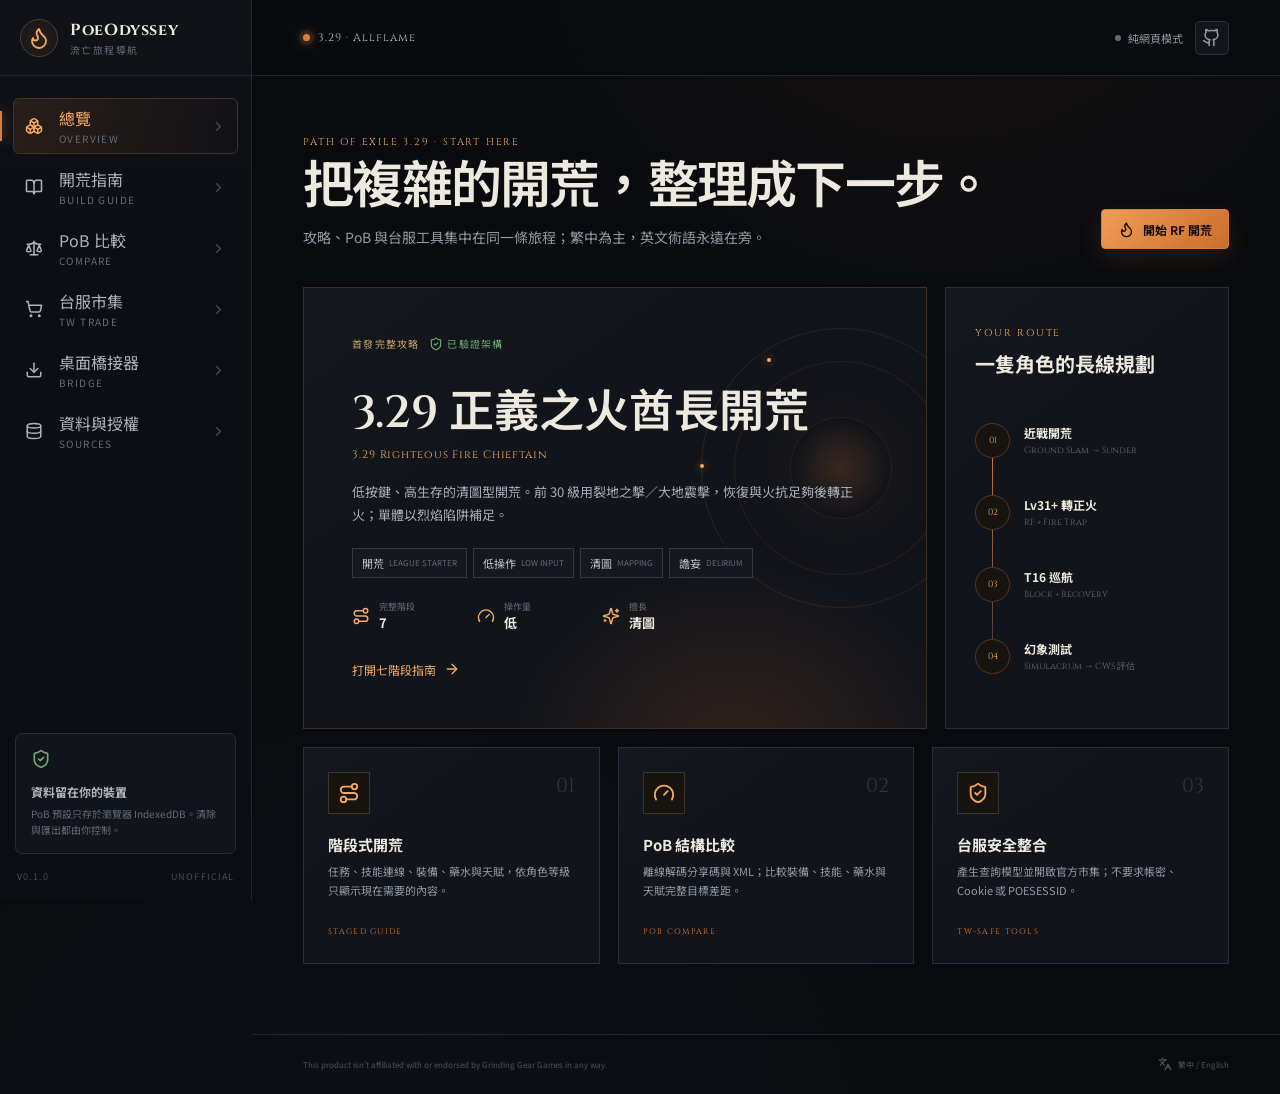
==== PoeOdyssey/index.html @ ac94d9d7 "deploy: publish PoeOdyssey" ====
<!doctype html>
<html lang="zh-Hant">
  <head>
    <meta charset="UTF-8" />
    <meta name="viewport" content="width=device-width, initial-scale=1.0" />
    <meta name="theme-color" content="#0b0d12" />
    <meta
      name="description"
      content="PoeOdyssey — Path of Exile 3.29 雙語開荒指南、PoB 匯入比較與台服工具。"
    />
    <title>PoeOdyssey — 3.29 開荒導航</title>
    <script type="module" crossorigin src="/PoeOdyssey/assets/index-vQPhW2iG.js"></script>
    <link rel="stylesheet" crossorigin href="/PoeOdyssey/assets/index-BZB8FkU-.css">
  </head>
  <body>
    <div id="root"></div>
  </body>
</html>
---- PoeOdyssey/assets/index-BZB8FkU-.css ----
@import"https://fonts.googleapis.com/css2?family=Cinzel:wght@500;600;700&family=Noto+Sans+TC:wght@400;500;600;700&display=swap";:root{color-scheme:dark;font-family:Noto Sans TC,system-ui,sans-serif;color:#ede9df;background:#090b0f;font-synthesis:none;--bg: #090b0f;--sidebar: #0c0e13;--surface: #11141a;--surface-2: #161a21;--surface-3: #1d222b;--line: #292e38;--line-warm: #47372b;--text: #ede9df;--muted: #9299a5;--muted-2: #626a77;--ember: #dc7d36;--ember-light: #f2aa63;--gold: #c5a36a;--red: #c75e4d;--green: #6caa78;--blue: #6f92b6;--sidebar-width: 252px}*{box-sizing:border-box}html{min-width:320px;min-height:100%;background:var(--bg)}body{margin:0;min-width:320px;min-height:100vh;background:radial-gradient(circle at 74% -12%,rgb(190 95 38 / 10%),transparent 28rem),radial-gradient(circle at 30% 110%,rgb(65 85 114 / 7%),transparent 35rem),var(--bg)}button,input,textarea{font:inherit}button,a{-webkit-tap-highlight-color:transparent}a{color:inherit;text-decoration:none}p{line-height:1.72}.app{min-height:100vh}.sidebar{position:fixed;z-index:30;inset:0 auto 0 0;width:var(--sidebar-width);display:flex;flex-direction:column;border-right:1px solid #22262e;background:linear-gradient(180deg,rgb(255 255 255 / 2%),transparent 28%),var(--sidebar)}.brand{height:76px;display:flex;align-items:center;gap:12px;padding:0 20px;border-bottom:1px solid #20242c}.brand-mark{width:38px;height:38px;display:grid;place-items:center;color:var(--ember-light);border:1px solid #5c3a27;border-radius:50%;background:radial-gradient(circle,rgb(220 125 54 / 15%),transparent 70%);box-shadow:inset 0 0 18px #dc7d361a}.brand strong{display:block;font-family:Cinzel,serif;font-size:16px;letter-spacing:.04em}.brand small,nav a small{display:block;margin-top:1px;color:var(--muted-2);font-size:10px;letter-spacing:.14em;text-transform:uppercase}.sidebar nav{display:grid;gap:5px;padding:22px 13px}.sidebar nav a{min-height:52px;display:grid;grid-template-columns:24px 1fr auto;align-items:center;gap:10px;padding:7px 11px;color:#aeb3bb;border:1px solid transparent;border-radius:6px;transition:.16s ease}.sidebar nav a:hover{color:var(--text);background:#14171d}.sidebar nav a.active{color:var(--ember-light);border-color:#453224;background:linear-gradient(90deg,#dc7d361f,#dc7d3605)}.sidebar nav a.active:before{content:"";position:absolute;left:0;width:2px;height:30px;background:var(--ember);box-shadow:0 0 12px var(--ember)}.nav-chevron{color:#444b56}.sidebar-card{margin:auto 15px 16px;padding:15px;color:#aeb4bd;border:1px solid #282d35;border-radius:7px;background:#11141a}.sidebar-card>svg{color:var(--green)}.sidebar-card strong{display:block;margin-top:9px;font-size:12px}.sidebar-card p{margin:6px 0 0;color:var(--muted-2);font-size:10px;line-height:1.6}.sidebar-meta{display:flex;justify-content:space-between;padding:0 17px 17px;color:#444b55;font-size:9px;letter-spacing:.12em;text-transform:uppercase}.main-shell{min-height:100vh;margin-left:var(--sidebar-width);display:flex;flex-direction:column}.topbar{height:76px;display:flex;align-items:center;justify-content:space-between;padding:0 clamp(20px,4vw,54px);border-bottom:1px solid #20242c;background:#090b0fd1;backdrop-filter:blur(15px)}.league-chip,.bridge-state,.top-actions{display:flex;align-items:center}.league-chip{gap:8px;color:#b8bdc5;font-family:Cinzel,serif;font-size:11px;letter-spacing:.09em}.pulse-dot{width:7px;height:7px;border-radius:50%;background:var(--ember);box-shadow:0 0 0 4px #dc7d361a,0 0 12px var(--ember)}.top-actions{gap:12px}.bridge-state{gap:7px;color:var(--muted);font-size:11px}.bridge-state>span{width:6px;height:6px;border-radius:50%;background:var(--muted-2)}.bridge-state.online>span{background:var(--green);box-shadow:0 0 8px var(--green)}.bridge-state.checking>span{animation:pulse 1s infinite alternate}.icon-button{width:34px;height:34px;display:inline-grid;place-items:center;padding:0;color:var(--muted);border:1px solid #2b3039;border-radius:5px;background:#12151a;cursor:pointer}.icon-button:hover{color:var(--text);border-color:#4b515c}.menu-button,.close-button{display:none}main{width:100%;flex:1}.page{width:min(1440px,100%);margin:0 auto;padding:50px clamp(20px,4vw,54px) 70px}.page-title{display:flex;align-items:flex-end;justify-content:space-between;gap:30px;margin-bottom:38px}.page-title h1{max-width:850px;margin:8px 0;font-family:Cinzel,Noto Sans TC,serif;font-size:clamp(30px,4vw,51px);font-weight:600;line-height:1.16;letter-spacing:-.035em}.page-title>div>p{max-width:760px;margin:0;color:var(--muted);font-size:14px}.eyebrow{color:var(--ember-light);font-family:Cinzel,serif;font-size:10px;letter-spacing:.18em}.page-actions{flex:none}.button{min-height:40px;display:inline-flex;align-items:center;justify-content:center;gap:8px;padding:0 16px;color:var(--text);border:1px solid #363c46;border-radius:4px;background:#171a21;font-size:12px;cursor:pointer;transition:.16s ease}.button:hover:not(:disabled){transform:translateY(-1px);border-color:#656c77}.button.primary{color:#160d07;border-color:var(--ember);background:linear-gradient(135deg,#ef9d56,#ca6d2b);font-weight:700;box-shadow:0 8px 25px #dc7d3629}.button.secondary{background:#15181e}.button:disabled{opacity:.45;cursor:not-allowed}.hero-grid{display:grid;grid-template-columns:minmax(0,1.65fr) minmax(270px,.75fr);gap:18px}.featured-build,.journey-card,.feature-card,.panel,.scenario-card{border:1px solid var(--line);background:linear-gradient(145deg,rgb(255 255 255 / 1.5%),transparent 35%),var(--surface)}.featured-build{position:relative;min-height:430px;overflow:hidden;padding:clamp(25px,4vw,48px);border-color:#3b3028}.featured-build:after{content:"";position:absolute;inset:auto -8% -50% 30%;height:400px;background:radial-gradient(ellipse,rgb(221 105 39 / 15%),transparent 66%);pointer-events:none}.build-kicker{position:relative;z-index:1;display:flex;gap:10px;color:var(--gold);font-size:10px;letter-spacing:.12em}.verified{display:inline-flex;align-items:center;gap:4px;color:var(--green)}.featured-build h2{position:relative;z-index:1;max-width:640px;margin:24px 0 1px;font-family:Cinzel,Noto Sans TC,serif;font-size:clamp(28px,4vw,45px);font-weight:600}.english-title{margin:2px 0 16px;color:var(--ember-light)!important;font-family:Cinzel,serif;font-size:11px!important;letter-spacing:.08em}.featured-build>p:not(.english-title){position:relative;z-index:1;max-width:670px;color:#a9afb8;font-size:13px}.tag-row{position:relative;z-index:1;display:flex;flex-wrap:wrap;gap:6px;margin:22px 0}.tag-row>span,.acts>span{display:inline-flex;align-items:center;gap:5px;padding:6px 9px;color:#c3c7ce;border:1px solid #333943;background:#15181e;font-size:11px}.tag-row small{color:var(--muted-2);font-size:8px;text-transform:uppercase}.build-stats{position:relative;z-index:1;display:flex;flex-wrap:wrap;gap:10px;margin-bottom:24px}.stat-pill{min-width:115px;display:flex;align-items:center;gap:9px;color:var(--ember-light)}.stat-pill span{color:var(--muted-2);font-size:9px}.stat-pill strong{display:block;color:var(--text);font-size:13px}.text-link{position:relative;z-index:1;display:inline-flex;align-items:center;gap:8px;color:var(--ember-light);font-size:12px}.ember-orbit{position:absolute;z-index:0;top:40px;right:-55px;width:280px;height:280px;border:1px solid rgb(220 125 54 / 14%);border-radius:50%}.ember-orbit:before,.ember-orbit:after{content:"";position:absolute;inset:32px;border:1px solid rgb(220 125 54 / 11%);border-radius:inherit}.ember-orbit:after{inset:88px;background:radial-gradient(circle,rgb(220 125 54 / 20%),transparent 70%);box-shadow:0 0 90px #dc7d3617}.ember-orbit span{position:absolute;width:4px;height:4px;border-radius:50%;background:var(--ember-light);box-shadow:0 0 9px var(--ember)}.ember-orbit span:nth-child(1){top:29px;left:65px}.ember-orbit span:nth-child(2){top:135px;left:-2px}.ember-orbit span:nth-child(3){right:31px;bottom:51px}.journey-card{padding:29px}.journey-card h3{margin:8px 0 26px;font-size:20px}.route-list{position:relative;display:grid;gap:0;margin:0;padding:0;list-style:none}.route-list:before{content:"";position:absolute;top:20px;bottom:22px;left:17px;width:1px;background:linear-gradient(var(--ember),#353a43)}.route-list li{position:relative;display:flex;align-items:center;gap:14px;min-height:72px}.route-list li>span{z-index:1;width:35px;height:35px;display:grid;place-items:center;color:var(--ember-light);border:1px solid #523624;border-radius:50%;background:#17130f;font:9px Cinzel,serif}.route-list strong,.route-list small{display:block}.route-list strong{font-size:12px}.route-list small{margin-top:3px;color:var(--muted-2);font:9px Cinzel,serif}.feature-grid{display:grid;grid-template-columns:repeat(3,1fr);gap:18px;margin-top:18px}.feature-card{position:relative;min-height:205px;padding:24px;transition:.17s ease}.feature-card:hover{transform:translateY(-2px);border-color:#454b55;background-color:#14171d}.feature-icon{width:42px;height:42px;display:grid;place-items:center;color:var(--ember-light);border:1px solid #3d332b;background:#17130f}.feature-card .number{position:absolute;top:24px;right:24px;color:#303640;font:20px Cinzel,serif}.feature-card h3{margin:20px 0 7px;font-size:15px}.feature-card p{margin:0 0 15px;color:var(--muted);font-size:11px}.feature-card>small{color:var(--ember);font:8px Cinzel,serif;letter-spacing:.16em}.guide-overview{display:grid;grid-template-columns:minmax(0,1.6fr) minmax(260px,.6fr);gap:18px;margin-bottom:22px}.mdx-content,.scenario-card{padding:25px 28px}.mdx-content{border-left:2px solid var(--ember);background:linear-gradient(90deg,rgb(220 125 54 / 6%),transparent)}.mdx-content h2{margin:0 0 12px;font:600 20px Cinzel,Noto Sans TC,serif}.mdx-content h3{margin:17px 0 5px;font-size:13px}.mdx-content p,.mdx-content li{color:var(--muted);font-size:11px;line-height:1.7}.mdx-content ul{margin:6px 0;padding-left:20px}.scenario-card{border-color:#3d342c}.scenario-card h3{margin:8px 0 14px;font-size:15px}.scenario-card dl{display:grid;gap:6px;margin:0}.scenario-card dl>div{display:flex;justify-content:space-between;padding-bottom:6px;border-bottom:1px solid #282d35;font-size:10px}.scenario-card dt{color:var(--muted)}.scenario-card dd{margin:0;color:var(--ember-light)}.scenario-card p{margin:13px 0 0;color:var(--muted-2);font-size:10px}.stage-picker{display:grid;grid-template-columns:repeat(7,minmax(115px,1fr));margin-bottom:34px;overflow-x:auto;border:1px solid var(--line);background:#0d1014}.stage-picker button{position:relative;min-width:115px;min-height:82px;padding:11px 13px;text-align:left;color:var(--muted);border:0;border-right:1px solid var(--line);background:transparent;cursor:pointer}.stage-picker button:last-child{border-right:0}.stage-picker button:hover{background:#14171d}.stage-picker button.active{color:var(--text);background:linear-gradient(180deg,#dc7d361c,#dc7d3605)}.stage-picker button.active:after{content:"";position:absolute;right:0;bottom:0;left:0;height:2px;background:var(--ember);box-shadow:0 0 10px var(--ember)}.stage-picker button>span,.stage-picker button>strong,.stage-picker button>small{display:block}.stage-picker button>span{color:var(--ember);font:9px Cinzel,serif}.stage-picker button>strong{margin:5px 0 2px;font-size:11px}.stage-picker button>small{color:var(--muted-2);font-size:8px;white-space:nowrap}.stage-heading{display:flex;align-items:flex-end;justify-content:space-between;gap:22px;margin-bottom:22px}.stage-heading h2{margin:13px 0 0;font-family:Cinzel,Noto Sans TC,serif;font-size:clamp(24px,3vw,35px);font-weight:600}.stage-heading>div>p:not(.english-title){max-width:790px;margin:9px 0 0;color:var(--muted);font-size:12px}.level-badge{padding:4px 7px;color:var(--ember-light);border:1px solid #503524;background:#17120e;font:9px Cinzel,serif}.acts{display:flex;flex-wrap:wrap;justify-content:flex-end;gap:5px}.warning-banner,.policy-banner,.form-message,.fallback-note{display:flex;align-items:flex-start;gap:11px}.warning-banner{margin-bottom:18px;padding:13px 16px;color:#dbb37f;border:1px solid #563b27;background:#80482221}.warning-banner p{margin:0;font-size:11px}.warning-banner small{display:block;color:#896e56}.guide-grid{display:grid;grid-template-columns:repeat(3,1fr);gap:14px}.panel{padding:21px}.span-2{grid-column:span 2}.panel-title,.title-inner{display:flex;align-items:center;gap:10px}.panel-title{margin-bottom:18px;color:var(--ember-light)}.panel-title h3{margin:0;color:var(--text);font-size:13px}.panel-title small,.panel h3 small{display:block;margin-top:2px;color:var(--muted-2);font:8px Cinzel,serif;letter-spacing:.12em}.task-list{display:grid;gap:9px;margin:0;padding:0;list-style:none}.task-list li{display:grid;grid-template-columns:27px 1fr;gap:10px;color:#c7cad0;font-size:11px}.task-list li>span{color:var(--ember);font:9px Cinzel,serif}.task-list small,.check-list small,.gear-list small,.passive-summary small,.keystones small{display:block;margin-top:2px;color:var(--muted-2);font-size:9px}.ascendancy-line{display:flex;align-items:center;gap:6px;margin-top:16px;padding:11px;color:var(--gold);border:1px solid #423829;background:#c5a36a0d;font-size:11px}.check-list{display:grid;gap:12px;margin:0;padding:0;list-style:none}.check-list li{display:grid;grid-template-columns:20px 1fr;color:#bdc1c8;font-size:10px}.check-list svg{color:var(--green)}.skill-groups{display:grid;gap:13px}.skill-groups>article{border:1px solid #282d36;background:#0f1217}.skill-groups header{display:flex;justify-content:space-between;align-items:center;padding:9px 12px;border-bottom:1px solid #262b33}.skill-groups header strong,.skill-groups header small{display:block}.skill-groups header strong{font-size:10px}.skill-groups header small{color:var(--muted-2);font-size:8px}.skill-groups code{color:var(--muted);font-size:9px}.gem-chain{display:flex;align-items:stretch;overflow-x:auto;padding:10px 11px}.gem-chain>div{position:relative;min-width:118px;display:flex;align-items:center;gap:8px;padding-right:18px}.gem-chain i{position:relative;z-index:1;width:28px;height:28px;flex:none;display:grid;place-items:center;border:1px solid #486c56;border-radius:50%;background:#142018;color:#8bc397;font:8px Cinzel,serif}.gem-chain .support-gem i{border-color:#66552e;background:#201b10;color:#d1b56c}.gem-chain>div>span:not(.link-line){color:#c9cdd3;font-size:9px;line-height:1.25}.gem-chain small{display:block;color:#5f6672;font-size:7px}.link-line{position:absolute;z-index:0;top:13px;right:calc(100% - 14px);width:13px;height:1px;background:#4b515b}.gear-list{display:grid;gap:12px}.gear-list article{padding-bottom:11px;border-bottom:1px solid #262b33}.gear-list article:last-child{border-bottom:0}.gear-list article>div{display:flex;align-items:baseline;gap:7px}.gear-list strong{font-size:11px}.gear-list em{margin-left:auto;padding:2px 5px;color:var(--ember-light);border:1px solid #4d3626;font-size:8px;font-style:normal}.gear-list ul{display:flex;flex-wrap:wrap;gap:5px;margin:7px 0 0;padding:0;list-style:none}.gear-list li{padding:4px 6px;color:#aab0b9;background:#181c22;font-size:9px}.flask-list{display:grid;gap:11px}.flask-list>div{display:grid;grid-template-columns:27px 1fr;gap:10px}.flask-shape{width:21px;height:27px;margin-top:3px;border:1px solid #814637;border-radius:3px 3px 8px 8px;background:linear-gradient(180deg,transparent 18%,#7c3029 20%,#351a1a 100%)}.flask-list p{margin:0;color:var(--muted);font-size:9px;line-height:1.55}.flask-list strong,.flask-list small{display:block}.flask-list strong{color:#c9cdd3;font-size:10px}.flask-list small{color:var(--muted-2);font-size:8px}.passive-summary{margin:0;color:#babfc7;font-size:10px}.keystones{display:flex;flex-wrap:wrap;gap:6px;margin-top:14px}.keystones span{padding:7px 9px;color:var(--gold);border:1px solid #413827;background:#17150f;font-size:9px}.pob-targets{display:flex;align-items:center;gap:34px;margin-top:14px;padding:20px 24px;overflow-x:auto;border:1px solid var(--line);background:#0e1116}.pob-targets>div{flex:none}.pob-targets h3{margin:4px 0 0;font-size:13px}.pob-targets small,.pob-targets strong{display:block}.pob-targets small{color:var(--muted-2);font-size:8px;text-transform:uppercase}.pob-targets strong{color:var(--ember-light);font:18px Cinzel,serif}.import-layout{display:grid;grid-template-columns:minmax(330px,.8fr) minmax(430px,1.2fr);gap:15px}.field{display:grid;gap:7px;margin-bottom:13px;color:var(--muted);font-size:10px}.field input,.field textarea{width:100%;color:var(--text);outline:0;border:1px solid #303640;border-radius:3px;background:#0c0f13}.field input{height:39px;padding:0 11px}.field textarea{min-height:185px;resize:vertical;padding:11px;font:10px/1.6 ui-monospace,SFMono-Regular,Consolas,monospace}.field input:focus,.field textarea:focus{border-color:#7d5437;box-shadow:0 0 0 2px #dc7d3612}.import-actions,.trade-actions{display:flex;justify-content:flex-end;gap:8px}.form-message{margin-top:13px;padding:10px 12px;font-size:10px}.form-message.ok{color:#8ec59a;border:1px solid #2f5037;background:#41774d14}.form-message.error{color:#d68b7f;border:1px solid #54322d;background:#8e3d3114}.privacy-note{display:flex;align-items:center;gap:7px;margin:14px 0 0;color:var(--muted-2);font-size:9px}.row-between{justify-content:space-between}.quiet-button{padding:5px 8px;color:var(--muted-2);border:0;background:transparent;font-size:9px;cursor:pointer}.quiet-button:hover{color:var(--red)}.empty-state{min-height:235px;display:grid;place-items:center;align-content:center;color:#4d545f;text-align:center}.empty-state strong{margin-top:9px;color:var(--muted);font-size:12px}.empty-state p{max-width:300px;margin:4px 0 0;color:var(--muted-2);font-size:9px}.build-selection{display:grid;grid-template-columns:1fr 1fr;gap:12px}.selection-label{display:block;margin-bottom:7px;color:var(--muted-2);font:8px Cinzel,serif;letter-spacing:.1em}.saved-build{display:grid;grid-template-columns:18px 1fr 28px;gap:8px;align-items:center;min-height:75px;margin-bottom:7px;padding:10px;border:1px solid #2a3038;background:#0f1216;cursor:pointer}.saved-build.selected{border-color:#73482d;background:#dc7d360f}.build-radio{width:13px;height:13px;display:grid;place-items:center;border:1px solid #4a515c;border-radius:50%}.selected .build-radio{border-color:var(--ember)}.selected .build-radio span{width:5px;height:5px;border-radius:50%;background:var(--ember)}.saved-build strong,.saved-build small{display:block}.saved-build strong{overflow:hidden;font-size:10px;text-overflow:ellipsis;white-space:nowrap}.saved-build small{color:var(--ember-light);font-size:8px}.saved-build p{margin:3px 0 0;color:var(--muted-2);font-size:8px;line-height:1.4}.saved-build .icon-button{width:27px;height:27px;opacity:.4}.saved-build:hover .icon-button{opacity:1}.auto-stage{display:flex;align-items:baseline;gap:9px;margin:16px 0 0;padding:12px 15px;border:1px solid #35322c;background:#11110f;font-size:10px}.auto-stage span,.auto-stage small{color:var(--muted-2)}.auto-stage strong{color:var(--ember-light)}.bridge-compare-bar{display:flex;align-items:center;justify-content:space-between;gap:20px;margin-top:14px;padding:16px 18px;border:1px solid #4b3627;background:linear-gradient(90deg,rgb(220 125 54 / 8%),transparent)}.bridge-compare-bar strong{font-size:12px}.bridge-compare-bar p{margin:3px 0 0;color:var(--muted);font-size:9px}.calculation-grid{display:grid;grid-template-columns:1fr 1fr;gap:14px;margin-top:14px}.calc-heading{display:flex;justify-content:space-between;gap:12px;align-items:flex-start}.calc-heading h3{margin:5px 0 13px;font-size:12px}.calc-heading>span{padding:4px 7px;font-size:8px;border:1px solid #3c424b}.calc-heading>span.complete{color:var(--green);border-color:#315038}.calc-heading>span.partial{color:#b59168;border-color:#4d3b2d}.calc-columns{display:grid;grid-template-columns:1fr 1fr;gap:13px}.calc-columns>div{padding:10px;background:#0d1014;border:1px solid #282d35}.calc-columns>div>small{color:var(--muted-2);font:7px Cinzel,serif}.calc-columns p{display:flex;justify-content:space-between;gap:10px;margin:7px 0;color:var(--muted);font-size:8px;line-height:1.2}.calc-columns p strong{color:var(--text);font:10px Cinzel,serif}.slot-effects{margin-top:14px}.slot-effects>h3{margin:0 0 14px;font-size:12px}.slot-effects>div{display:grid;grid-template-columns:1fr 130px 130px;gap:12px;padding:8px 0;border-bottom:1px solid #292e36;font-size:9px}.slot-effects>div:last-child{border-bottom:0}.slot-effects span small{display:block;color:var(--muted-2)}.slot-effects strong{text-align:right}.positive{color:var(--green)}.negative{color:var(--red)}.report-grid{display:grid;grid-template-columns:1fr 1fr;gap:14px;margin-top:14px}.report-grid .panel h3{margin:0 0 15px;font-size:12px}.diff-list{display:grid;gap:7px}.diff-list>div{display:grid;grid-template-columns:100px 1fr;gap:8px;padding-bottom:7px;border-bottom:1px solid #262b33;font-size:9px}.diff-list strong{color:var(--ember-light)}.diff-list span{color:var(--muted)}.diff-list b{margin:0 5px;color:#4f5661}.diff-columns{display:grid;grid-template-columns:1fr 1fr;gap:12px}.diff-columns>div{display:grid;align-content:start;gap:5px}.diff-columns small,.diff-columns span{font-size:9px}.diff-columns small{color:var(--muted-2)}.diff-columns span{color:#b8bdc5}.big-metric{color:var(--ember-light);font:35px Cinzel,serif}.big-metric small{display:inline;margin-left:9px;color:var(--muted);font:9px Noto Sans TC,sans-serif}.node-preview,.empty-note{color:var(--muted-2);font:9px/1.7 ui-monospace,monospace}.report-warning{display:flex;align-items:flex-start;gap:7px;margin:8px 0;color:#9d958d;font-size:9px}.report-warning svg{flex:none;color:#af7952}.compare-placeholder{display:flex;align-items:center;justify-content:center;gap:14px;min-height:150px;margin-top:15px;color:#4e5560;border:1px dashed #2d323b}.compare-placeholder strong{color:var(--muted);font-size:12px}.compare-placeholder p{margin:3px 0 0;color:var(--muted-2);font-size:9px}.policy-banner{margin-bottom:16px;padding:15px 18px;color:var(--green);border:1px solid #2c4532;background:#4c7f5712}.policy-banner strong{display:block;color:#b8cfbd;font-size:12px}.policy-banner p{margin:3px 0 0;color:#6f8c75;font-size:9px}.trade-layout{display:grid;grid-template-columns:310px 1fr;gap:15px}.template-list{display:flex;flex-direction:column;gap:7px}.template-list .panel-title{margin-bottom:10px}.template-list button{display:flex;align-items:center;gap:10px;min-height:47px;padding:8px 11px;color:var(--muted);text-align:left;border:1px solid #292e36;background:#0e1115;font-size:10px;cursor:pointer}.template-list button span{color:#515863;font:8px Cinzel,serif}.template-list button.active{color:var(--text);border-color:#70472e;background:#dc7d360f}.template-list button.active span{color:var(--ember)}.query-heading{display:flex;align-items:flex-start;justify-content:space-between;gap:15px}.query-heading h2{margin:6px 0 0;font-size:18px}.realm-badge{padding:5px 8px;color:var(--ember-light);border:1px solid #4a3426;font-size:8px}.query-facts{display:grid;grid-template-columns:repeat(3,1fr);margin:18px 0 12px;border:1px solid #292e36}.query-facts>div{padding:11px 13px;border-right:1px solid #292e36}.query-facts>div:last-child{border-right:0}.query-facts small,.query-facts strong{display:block}.query-facts small{color:var(--muted-2);font-size:8px}.query-facts strong{margin-top:4px;font-size:11px}.query-preview pre{max-height:280px;overflow:auto;padding:14px;color:#9fb4a2;border:1px solid #282d35;background:#0a0c0f;font:9px/1.65 ui-monospace,SFMono-Regular,Consolas,monospace}.fallback-note{margin-top:13px;color:#8b7769;font-size:9px}.about-grid{display:grid;grid-template-columns:repeat(3,1fr);gap:14px;margin-bottom:14px}.about-grid article>svg{color:var(--ember-light)}.about-grid h2{margin:15px 0 7px;font-size:15px}.about-grid p{margin:0;color:var(--muted);font-size:10px}.sources-panel{margin-bottom:14px}.source-list{display:grid}.source-list a{min-height:61px;display:grid;grid-template-columns:72px 1fr 20px;align-items:center;gap:12px;padding:9px 0;border-bottom:1px solid #292e36}.source-list a:last-child{border-bottom:0}.source-list a:hover strong{color:var(--ember-light)}.source-list strong,.source-list small{display:block}.source-list strong{font-size:10px}.source-list small{max-width:760px;overflow:hidden;margin-top:3px;color:var(--muted-2);font:8px ui-monospace,monospace;text-overflow:ellipsis;white-space:nowrap}.source-list>a>svg{color:#555c66}.source-role{padding:4px 5px;text-align:center;color:var(--muted);border:1px solid #363c45;font:7px Cinzel,serif;text-transform:uppercase}.source-role.primary{color:var(--ember-light);border-color:#563a27}.source-role.official{color:var(--green);border-color:#32513a}.source-role.translation{color:var(--blue);border-color:#344a61}.legal-copy{padding:22px;border:1px solid #2a2f37;background:#0d1014}.legal-copy h2{margin:0 0 8px;font-size:13px}.legal-copy p{margin:4px 0;color:var(--muted-2);font-size:9px}.download-hero{min-height:240px;display:grid;grid-template-columns:125px 1fr;gap:30px;align-items:center;padding:clamp(25px,4vw,45px);border:1px solid #483529;background:radial-gradient(circle at 5% 50%,rgb(220 125 54 / 11%),transparent 16rem),var(--surface)}.download-mark{width:100px;height:100px;display:grid;place-items:center;color:var(--ember-light);border:1px solid #60402c;border-radius:50%;background:#17120e;box-shadow:0 0 45px #dc7d361a}.download-hero h2{margin:7px 0 4px;font-size:clamp(20px,3vw,30px)}.download-hero p{max-width:700px;margin:0;color:var(--muted);font-size:11px}.download-buttons{display:flex;flex-wrap:wrap;gap:8px;margin-top:20px}.not-published{display:inline-flex;align-items:center;gap:8px;margin-top:18px;padding:9px 12px;color:#b88d67;border:1px solid #4a3628;background:#dc7d360d;font-size:10px}.download-grid{display:grid;grid-template-columns:1fr 1fr;gap:14px;margin-top:14px}.download-grid article>svg{color:var(--ember-light)}.download-grid h3{margin:12px 0;font-size:13px}.download-grid ul{display:grid;gap:6px;margin:0;padding-left:17px;color:var(--muted);font-size:9px}.download-grid dl{display:grid;gap:7px;margin:0}.download-grid dl>div{display:flex;justify-content:space-between;gap:15px;padding-bottom:6px;border-bottom:1px solid #292e36;font-size:9px}.download-grid dt{color:var(--muted-2)}.download-grid dd{margin:0;color:#c3c7ce;font-family:ui-monospace,monospace}.smartscreen-warning{display:flex;align-items:flex-start;gap:12px;margin-top:14px;padding:15px 17px;color:#bb8c64;border:1px solid #4c3728;background:#824d2714}.smartscreen-warning strong{font-size:11px}.smartscreen-warning p{margin:3px 0 0;color:#806b5b;font-size:9px}.checksum-list{margin-top:14px}.checksum-list h3{margin-top:0}.checksum-list>div{display:grid;grid-template-columns:minmax(200px,.6fr) 1fr;gap:12px;padding:7px 0;border-bottom:1px solid #292e36;font-size:9px}.checksum-list code{overflow:hidden;color:var(--muted);text-overflow:ellipsis}.release-link{margin-top:17px}.manifest-error{color:var(--red);font-size:9px}footer{min-height:60px;display:flex;align-items:center;justify-content:space-between;gap:20px;padding:12px clamp(20px,4vw,54px);color:#4d545e;border-top:1px solid #20242c;font-size:8px}footer span{display:inline-flex;align-items:center;gap:6px}.spin{animation:spin .8s linear infinite}.mobile-scrim{display:none}@keyframes spin{to{transform:rotate(360deg)}}@keyframes pulse{to{opacity:.2}}@media(max-width:1100px){.guide-grid{grid-template-columns:1fr 1fr}.guide-grid .span-2{grid-column:span 1}.import-layout{grid-template-columns:1fr}.stage-picker{grid-template-columns:repeat(7,135px)}}@media(max-width:820px){:root{--sidebar-width: 0px}.sidebar{width:252px;transform:translate(-100%);transition:transform .18s ease}.sidebar.open{transform:translate(0)}.close-button{display:inline-grid;margin-left:auto}.mobile-scrim{position:fixed;z-index:25;inset:0;display:block;visibility:hidden;opacity:0;background:#0009;transition:.18s ease}.mobile-scrim.open{visibility:visible;opacity:1}.menu-button{display:inline-grid}.topbar{height:64px}.bridge-state{display:none}.page{padding-top:34px}.page-title,.stage-heading{align-items:flex-start;flex-direction:column}.page-actions,.page-actions .button{width:100%}.hero-grid,.guide-overview,.trade-layout,.download-grid,.feature-grid,.about-grid{grid-template-columns:1fr}.featured-build{min-height:0}.acts{justify-content:flex-start}}@media(max-width:600px){.page-title h1{font-size:30px}.guide-grid,.report-grid,.calculation-grid,.build-selection{grid-template-columns:1fr}.build-stats{display:grid;grid-template-columns:1fr 1fr}.import-actions,.trade-actions{flex-direction:column}.button{width:100%}.query-facts,.download-hero{grid-template-columns:1fr}.query-facts>div{border-right:0;border-bottom:1px solid #292e36}.query-facts>div:last-child{border-bottom:0}.auto-stage{align-items:flex-start;flex-direction:column;gap:2px}.bridge-compare-bar{align-items:stretch;flex-direction:column}.slot-effects>div{grid-template-columns:1fr}.slot-effects strong{text-align:left}footer{align-items:flex-start;flex-direction:column}}
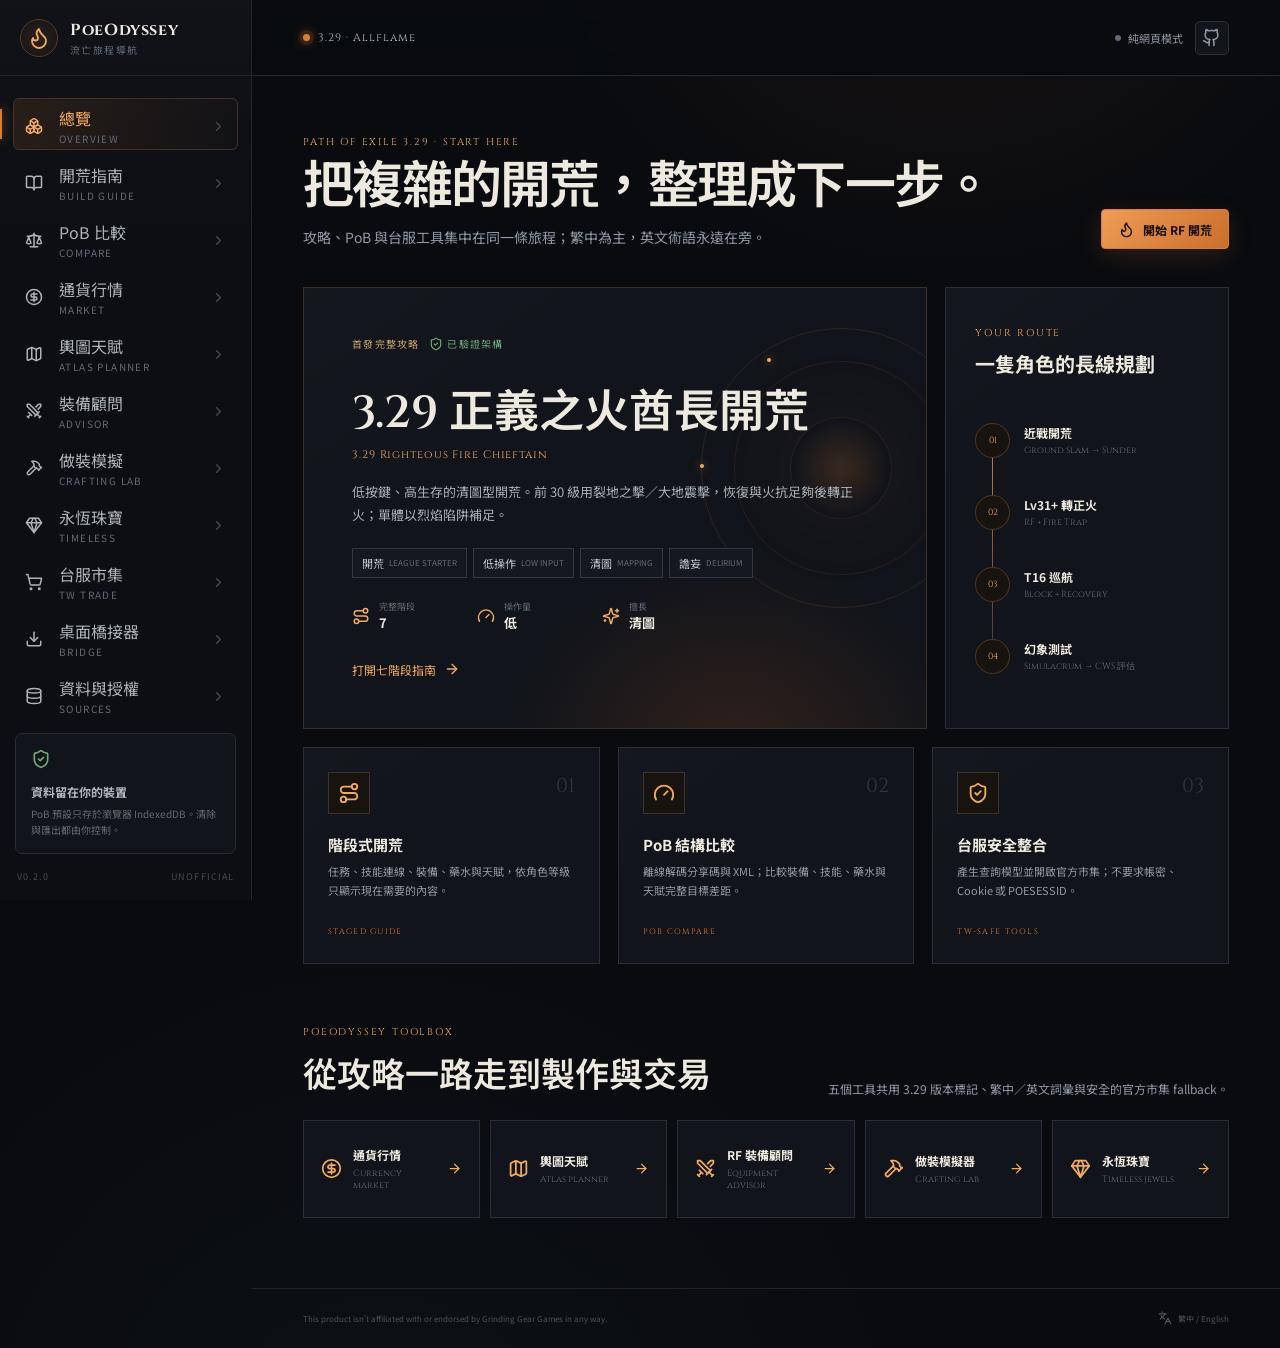
==== commit 05dfc2fd: "deploy: PoeOdyssey f060687" ====
--- a/PoeOdyssey/index.html
+++ b/PoeOdyssey/index.html
@@ -6,11 +6,11 @@
     <meta name="theme-color" content="#0b0d12" />
     <meta
       name="description"
-      content="PoeOdyssey — Path of Exile 3.29 雙語開荒指南、PoB 匯入比較與台服工具。"
+      content="PoeOdyssey — Path of Exile 3.29 雙語開荒、PoB 比較、通貨行情、輿圖天賦、做裝與永恆珠寶工具箱。"
     />
-    <title>PoeOdyssey — 3.29 開荒導航</title>
-    <script type="module" crossorigin src="/PoeOdyssey/assets/index-vQPhW2iG.js"></script>
-    <link rel="stylesheet" crossorigin href="/PoeOdyssey/assets/index-BZB8FkU-.css">
+    <title>PoeOdyssey — PoE 3.29 開荒與工具箱</title>
+    <script type="module" crossorigin src="/PoeOdyssey/assets/index-D_rwy_HV.js"></script>
+    <link rel="stylesheet" crossorigin href="/PoeOdyssey/assets/index-nyfRTi4l.css">
   </head>
   <body>
     <div id="root"></div>
--- a/PoeOdyssey/assets/index-nyfRTi4l.css
+++ b/PoeOdyssey/assets/index-nyfRTi4l.css
@@ -0,0 +1 @@
+@import"https://fonts.googleapis.com/css2?family=Cinzel:wght@500;600;700&family=Noto+Sans+TC:wght@400;500;600;700&display=swap";:root{color-scheme:dark;font-family:Noto Sans TC,system-ui,sans-serif;color:#ede9df;background:#090b0f;font-synthesis:none;--bg: #090b0f;--sidebar: #0c0e13;--surface: #11141a;--surface-2: #161a21;--surface-3: #1d222b;--line: #292e38;--line-warm: #47372b;--text: #ede9df;--muted: #9299a5;--muted-2: #626a77;--ember: #dc7d36;--ember-light: #f2aa63;--gold: #c5a36a;--red: #c75e4d;--green: #6caa78;--blue: #6f92b6;--sidebar-width: 252px}*{box-sizing:border-box}html{min-width:320px;min-height:100%;background:var(--bg)}body{margin:0;min-width:320px;min-height:100vh;background:radial-gradient(circle at 74% -12%,rgb(190 95 38 / 10%),transparent 28rem),radial-gradient(circle at 30% 110%,rgb(65 85 114 / 7%),transparent 35rem),var(--bg)}button,input,textarea{font:inherit}button,a{-webkit-tap-highlight-color:transparent}a{color:inherit;text-decoration:none}p{line-height:1.72}.app{min-height:100vh}.sidebar{position:fixed;z-index:30;inset:0 auto 0 0;width:var(--sidebar-width);display:flex;flex-direction:column;border-right:1px solid #22262e;background:linear-gradient(180deg,rgb(255 255 255 / 2%),transparent 28%),var(--sidebar)}.brand{height:76px;display:flex;align-items:center;gap:12px;padding:0 20px;border-bottom:1px solid #20242c}.brand-mark{width:38px;height:38px;display:grid;place-items:center;color:var(--ember-light);border:1px solid #5c3a27;border-radius:50%;background:radial-gradient(circle,rgb(220 125 54 / 15%),transparent 70%);box-shadow:inset 0 0 18px #dc7d361a}.brand strong{display:block;font-family:Cinzel,serif;font-size:16px;letter-spacing:.04em}.brand small,nav a small{display:block;margin-top:1px;color:var(--muted-2);font-size:10px;letter-spacing:.14em;text-transform:uppercase}.sidebar nav{display:grid;gap:5px;padding:22px 13px}.sidebar nav a{min-height:52px;display:grid;grid-template-columns:24px 1fr auto;align-items:center;gap:10px;padding:7px 11px;color:#aeb3bb;border:1px solid transparent;border-radius:6px;transition:.16s ease}.sidebar nav a:hover{color:var(--text);background:#14171d}.sidebar nav a.active{color:var(--ember-light);border-color:#453224;background:linear-gradient(90deg,#dc7d361f,#dc7d3605)}.sidebar nav a.active:before{content:"";position:absolute;left:0;width:2px;height:30px;background:var(--ember);box-shadow:0 0 12px var(--ember)}.nav-chevron{color:#444b56}.sidebar-card{margin:auto 15px 16px;padding:15px;color:#aeb4bd;border:1px solid #282d35;border-radius:7px;background:#11141a}.sidebar-card>svg{color:var(--green)}.sidebar-card strong{display:block;margin-top:9px;font-size:12px}.sidebar-card p{margin:6px 0 0;color:var(--muted-2);font-size:10px;line-height:1.6}.sidebar-meta{display:flex;justify-content:space-between;padding:0 17px 17px;color:#444b55;font-size:9px;letter-spacing:.12em;text-transform:uppercase}.main-shell{min-height:100vh;margin-left:var(--sidebar-width);display:flex;flex-direction:column}.topbar{height:76px;display:flex;align-items:center;justify-content:space-between;padding:0 clamp(20px,4vw,54px);border-bottom:1px solid #20242c;background:#090b0fd1;backdrop-filter:blur(15px)}.league-chip,.bridge-state,.top-actions{display:flex;align-items:center}.league-chip{gap:8px;color:#b8bdc5;font-family:Cinzel,serif;font-size:11px;letter-spacing:.09em}.pulse-dot{width:7px;height:7px;border-radius:50%;background:var(--ember);box-shadow:0 0 0 4px #dc7d361a,0 0 12px var(--ember)}.top-actions{gap:12px}.bridge-state{gap:7px;color:var(--muted);font-size:11px}.bridge-state>span{width:6px;height:6px;border-radius:50%;background:var(--muted-2)}.bridge-state.online>span{background:var(--green);box-shadow:0 0 8px var(--green)}.bridge-state.checking>span{animation:pulse 1s infinite alternate}.icon-button{width:34px;height:34px;display:inline-grid;place-items:center;padding:0;color:var(--muted);border:1px solid #2b3039;border-radius:5px;background:#12151a;cursor:pointer}.icon-button:hover{color:var(--text);border-color:#4b515c}.menu-button,.close-button{display:none}main{width:100%;flex:1}.page{width:min(1440px,100%);margin:0 auto;padding:50px clamp(20px,4vw,54px) 70px}.page-title{display:flex;align-items:flex-end;justify-content:space-between;gap:30px;margin-bottom:38px}.page-title h1{max-width:850px;margin:8px 0;font-family:Cinzel,Noto Sans TC,serif;font-size:clamp(30px,4vw,51px);font-weight:600;line-height:1.16;letter-spacing:-.035em}.page-title>div>p{max-width:760px;margin:0;color:var(--muted);font-size:14px}.eyebrow{color:var(--ember-light);font-family:Cinzel,serif;font-size:10px;letter-spacing:.18em}.page-actions{flex:none}.button{min-height:40px;display:inline-flex;align-items:center;justify-content:center;gap:8px;padding:0 16px;color:var(--text);border:1px solid #363c46;border-radius:4px;background:#171a21;font-size:12px;cursor:pointer;transition:.16s ease}.button:hover:not(:disabled){transform:translateY(-1px);border-color:#656c77}.button.primary{color:#160d07;border-color:var(--ember);background:linear-gradient(135deg,#ef9d56,#ca6d2b);font-weight:700;box-shadow:0 8px 25px #dc7d3629}.button.secondary{background:#15181e}.button:disabled{opacity:.45;cursor:not-allowed}.hero-grid{display:grid;grid-template-columns:minmax(0,1.65fr) minmax(270px,.75fr);gap:18px}.featured-build,.journey-card,.feature-card,.panel,.scenario-card{border:1px solid var(--line);background:linear-gradient(145deg,rgb(255 255 255 / 1.5%),transparent 35%),var(--surface)}.featured-build{position:relative;min-height:430px;overflow:hidden;padding:clamp(25px,4vw,48px);border-color:#3b3028}.featured-build:after{content:"";position:absolute;inset:auto -8% -50% 30%;height:400px;background:radial-gradient(ellipse,rgb(221 105 39 / 15%),transparent 66%);pointer-events:none}.build-kicker{position:relative;z-index:1;display:flex;gap:10px;color:var(--gold);font-size:10px;letter-spacing:.12em}.verified{display:inline-flex;align-items:center;gap:4px;color:var(--green)}.featured-build h2{position:relative;z-index:1;max-width:640px;margin:24px 0 1px;font-family:Cinzel,Noto Sans TC,serif;font-size:clamp(28px,4vw,45px);font-weight:600}.english-title{margin:2px 0 16px;color:var(--ember-light)!important;font-family:Cinzel,serif;font-size:11px!important;letter-spacing:.08em}.featured-build>p:not(.english-title){position:relative;z-index:1;max-width:670px;color:#a9afb8;font-size:13px}.tag-row{position:relative;z-index:1;display:flex;flex-wrap:wrap;gap:6px;margin:22px 0}.tag-row>span,.acts>span{display:inline-flex;align-items:center;gap:5px;padding:6px 9px;color:#c3c7ce;border:1px solid #333943;background:#15181e;font-size:11px}.tag-row small{color:var(--muted-2);font-size:8px;text-transform:uppercase}.build-stats{position:relative;z-index:1;display:flex;flex-wrap:wrap;gap:10px;margin-bottom:24px}.stat-pill{min-width:115px;display:flex;align-items:center;gap:9px;color:var(--ember-light)}.stat-pill span{color:var(--muted-2);font-size:9px}.stat-pill strong{display:block;color:var(--text);font-size:13px}.text-link{position:relative;z-index:1;display:inline-flex;align-items:center;gap:8px;color:var(--ember-light);font-size:12px}.ember-orbit{position:absolute;z-index:0;top:40px;right:-55px;width:280px;height:280px;border:1px solid rgb(220 125 54 / 14%);border-radius:50%}.ember-orbit:before,.ember-orbit:after{content:"";position:absolute;inset:32px;border:1px solid rgb(220 125 54 / 11%);border-radius:inherit}.ember-orbit:after{inset:88px;background:radial-gradient(circle,rgb(220 125 54 / 20%),transparent 70%);box-shadow:0 0 90px #dc7d3617}.ember-orbit span{position:absolute;width:4px;height:4px;border-radius:50%;background:var(--ember-light);box-shadow:0 0 9px var(--ember)}.ember-orbit span:nth-child(1){top:29px;left:65px}.ember-orbit span:nth-child(2){top:135px;left:-2px}.ember-orbit span:nth-child(3){right:31px;bottom:51px}.journey-card{padding:29px}.journey-card h3{margin:8px 0 26px;font-size:20px}.route-list{position:relative;display:grid;gap:0;margin:0;padding:0;list-style:none}.route-list:before{content:"";position:absolute;top:20px;bottom:22px;left:17px;width:1px;background:linear-gradient(var(--ember),#353a43)}.route-list li{position:relative;display:flex;align-items:center;gap:14px;min-height:72px}.route-list li>span{z-index:1;width:35px;height:35px;display:grid;place-items:center;color:var(--ember-light);border:1px solid #523624;border-radius:50%;background:#17130f;font:9px Cinzel,serif}.route-list strong,.route-list small{display:block}.route-list strong{font-size:12px}.route-list small{margin-top:3px;color:var(--muted-2);font:9px Cinzel,serif}.feature-grid{display:grid;grid-template-columns:repeat(3,1fr);gap:18px;margin-top:18px}.feature-card{position:relative;min-height:205px;padding:24px;transition:.17s ease}.feature-card:hover{transform:translateY(-2px);border-color:#454b55;background-color:#14171d}.feature-icon{width:42px;height:42px;display:grid;place-items:center;color:var(--ember-light);border:1px solid #3d332b;background:#17130f}.feature-card .number{position:absolute;top:24px;right:24px;color:#303640;font:20px Cinzel,serif}.feature-card h3{margin:20px 0 7px;font-size:15px}.feature-card p{margin:0 0 15px;color:var(--muted);font-size:11px}.feature-card>small{color:var(--ember);font:8px Cinzel,serif;letter-spacing:.16em}.guide-overview{display:grid;grid-template-columns:minmax(0,1.6fr) minmax(260px,.6fr);gap:18px;margin-bottom:22px}.mdx-content,.scenario-card{padding:25px 28px}.mdx-content{border-left:2px solid var(--ember);background:linear-gradient(90deg,rgb(220 125 54 / 6%),transparent)}.mdx-content h2{margin:0 0 12px;font:600 20px Cinzel,Noto Sans TC,serif}.mdx-content h3{margin:17px 0 5px;font-size:13px}.mdx-content p,.mdx-content li{color:var(--muted);font-size:11px;line-height:1.7}.mdx-content ul{margin:6px 0;padding-left:20px}.scenario-card{border-color:#3d342c}.scenario-card h3{margin:8px 0 14px;font-size:15px}.scenario-card dl{display:grid;gap:6px;margin:0}.scenario-card dl>div{display:flex;justify-content:space-between;padding-bottom:6px;border-bottom:1px solid #282d35;font-size:10px}.scenario-card dt{color:var(--muted)}.scenario-card dd{margin:0;color:var(--ember-light)}.scenario-card p{margin:13px 0 0;color:var(--muted-2);font-size:10px}.stage-picker{display:grid;grid-template-columns:repeat(7,minmax(115px,1fr));margin-bottom:34px;overflow-x:auto;border:1px solid var(--line);background:#0d1014}.stage-picker button{position:relative;min-width:115px;min-height:82px;padding:11px 13px;text-align:left;color:var(--muted);border:0;border-right:1px solid var(--line);background:transparent;cursor:pointer}.stage-picker button:last-child{border-right:0}.stage-picker button:hover{background:#14171d}.stage-picker button.active{color:var(--text);background:linear-gradient(180deg,#dc7d361c,#dc7d3605)}.stage-picker button.active:after{content:"";position:absolute;right:0;bottom:0;left:0;height:2px;background:var(--ember);box-shadow:0 0 10px var(--ember)}.stage-picker button>span,.stage-picker button>strong,.stage-picker button>small{display:block}.stage-picker button>span{color:var(--ember);font:9px Cinzel,serif}.stage-picker button>strong{margin:5px 0 2px;font-size:11px}.stage-picker button>small{color:var(--muted-2);font-size:8px;white-space:nowrap}.stage-heading{display:flex;align-items:flex-end;justify-content:space-between;gap:22px;margin-bottom:22px}.stage-heading h2{margin:13px 0 0;font-family:Cinzel,Noto Sans TC,serif;font-size:clamp(24px,3vw,35px);font-weight:600}.stage-heading>div>p:not(.english-title){max-width:790px;margin:9px 0 0;color:var(--muted);font-size:12px}.level-badge{padding:4px 7px;color:var(--ember-light);border:1px solid #503524;background:#17120e;font:9px Cinzel,serif}.acts{display:flex;flex-wrap:wrap;justify-content:flex-end;gap:5px}.warning-banner,.policy-banner,.form-message,.fallback-note{display:flex;align-items:flex-start;gap:11px}.warning-banner{margin-bottom:18px;padding:13px 16px;color:#dbb37f;border:1px solid #563b27;background:#80482221}.warning-banner p{margin:0;font-size:11px}.warning-banner small{display:block;color:#896e56}.guide-grid{display:grid;grid-template-columns:repeat(3,1fr);gap:14px}.panel{padding:21px}.span-2{grid-column:span 2}.panel-title,.title-inner{display:flex;align-items:center;gap:10px}.panel-title{margin-bottom:18px;color:var(--ember-light)}.panel-title h3{margin:0;color:var(--text);font-size:13px}.panel-title small,.panel h3 small{display:block;margin-top:2px;color:var(--muted-2);font:8px Cinzel,serif;letter-spacing:.12em}.task-list{display:grid;gap:9px;margin:0;padding:0;list-style:none}.task-list li{display:grid;grid-template-columns:27px 1fr;gap:10px;color:#c7cad0;font-size:11px}.task-list li>span{color:var(--ember);font:9px Cinzel,serif}.task-list small,.check-list small,.gear-list small,.passive-summary small,.keystones small{display:block;margin-top:2px;color:var(--muted-2);font-size:9px}.ascendancy-line{display:flex;align-items:center;gap:6px;margin-top:16px;padding:11px;color:var(--gold);border:1px solid #423829;background:#c5a36a0d;font-size:11px}.check-list{display:grid;gap:12px;margin:0;padding:0;list-style:none}.check-list li{display:grid;grid-template-columns:20px 1fr;color:#bdc1c8;font-size:10px}.check-list svg{color:var(--green)}.skill-groups{display:grid;gap:13px}.skill-groups>article{border:1px solid #282d36;background:#0f1217}.skill-groups header{display:flex;justify-content:space-between;align-items:center;padding:9px 12px;border-bottom:1px solid #262b33}.skill-groups header strong,.skill-groups header small{display:block}.skill-groups header strong{font-size:10px}.skill-groups header small{color:var(--muted-2);font-size:8px}.skill-groups code{color:var(--muted);font-size:9px}.gem-chain{display:flex;align-items:stretch;overflow-x:auto;padding:10px 11px}.gem-chain>div{position:relative;min-width:118px;display:flex;align-items:center;gap:8px;padding-right:18px}.gem-chain i{position:relative;z-index:1;width:28px;height:28px;flex:none;display:grid;place-items:center;border:1px solid #486c56;border-radius:50%;background:#142018;color:#8bc397;font:8px Cinzel,serif}.gem-chain .support-gem i{border-color:#66552e;background:#201b10;color:#d1b56c}.gem-chain>div>span:not(.link-line){color:#c9cdd3;font-size:9px;line-height:1.25}.gem-chain small{display:block;color:#5f6672;font-size:7px}.link-line{position:absolute;z-index:0;top:13px;right:calc(100% - 14px);width:13px;height:1px;background:#4b515b}.gear-list{display:grid;gap:12px}.gear-list article{padding-bottom:11px;border-bottom:1px solid #262b33}.gear-list article:last-child{border-bottom:0}.gear-list article>div{display:flex;align-items:baseline;gap:7px}.gear-list strong{font-size:11px}.gear-list em{margin-left:auto;padding:2px 5px;color:var(--ember-light);border:1px solid #4d3626;font-size:8px;font-style:normal}.gear-list ul{display:flex;flex-wrap:wrap;gap:5px;margin:7px 0 0;padding:0;list-style:none}.gear-list li{padding:4px 6px;color:#aab0b9;background:#181c22;font-size:9px}.flask-list{display:grid;gap:11px}.flask-list>div{display:grid;grid-template-columns:27px 1fr;gap:10px}.flask-shape{width:21px;height:27px;margin-top:3px;border:1px solid #814637;border-radius:3px 3px 8px 8px;background:linear-gradient(180deg,transparent 18%,#7c3029 20%,#351a1a 100%)}.flask-list p{margin:0;color:var(--muted);font-size:9px;line-height:1.55}.flask-list strong,.flask-list small{display:block}.flask-list strong{color:#c9cdd3;font-size:10px}.flask-list small{color:var(--muted-2);font-size:8px}.passive-summary{margin:0;color:#babfc7;font-size:10px}.keystones{display:flex;flex-wrap:wrap;gap:6px;margin-top:14px}.keystones span{padding:7px 9px;color:var(--gold);border:1px solid #413827;background:#17150f;font-size:9px}.pob-targets{display:flex;align-items:center;gap:34px;margin-top:14px;padding:20px 24px;overflow-x:auto;border:1px solid var(--line);background:#0e1116}.pob-targets>div{flex:none}.pob-targets h3{margin:4px 0 0;font-size:13px}.pob-targets small,.pob-targets strong{display:block}.pob-targets small{color:var(--muted-2);font-size:8px;text-transform:uppercase}.pob-targets strong{color:var(--ember-light);font:18px Cinzel,serif}.import-layout{display:grid;grid-template-columns:minmax(330px,.8fr) minmax(430px,1.2fr);gap:15px}.field{display:grid;gap:7px;margin-bottom:13px;color:var(--muted);font-size:10px}.field input,.field textarea{width:100%;color:var(--text);outline:0;border:1px solid #303640;border-radius:3px;background:#0c0f13}.field input{height:39px;padding:0 11px}.field textarea{min-height:185px;resize:vertical;padding:11px;font:10px/1.6 ui-monospace,SFMono-Regular,Consolas,monospace}.field input:focus,.field textarea:focus{border-color:#7d5437;box-shadow:0 0 0 2px #dc7d3612}.import-actions,.trade-actions{display:flex;justify-content:flex-end;gap:8px}.form-message{margin-top:13px;padding:10px 12px;font-size:10px}.form-message.ok{color:#8ec59a;border:1px solid #2f5037;background:#41774d14}.form-message.error{color:#d68b7f;border:1px solid #54322d;background:#8e3d3114}.privacy-note{display:flex;align-items:center;gap:7px;margin:14px 0 0;color:var(--muted-2);font-size:9px}.row-between{justify-content:space-between}.quiet-button{padding:5px 8px;color:var(--muted-2);border:0;background:transparent;font-size:9px;cursor:pointer}.quiet-button:hover{color:var(--red)}.empty-state{min-height:235px;display:grid;place-items:center;align-content:center;color:#4d545f;text-align:center}.empty-state strong{margin-top:9px;color:var(--muted);font-size:12px}.empty-state p{max-width:300px;margin:4px 0 0;color:var(--muted-2);font-size:9px}.build-selection{display:grid;grid-template-columns:1fr 1fr;gap:12px}.selection-label{display:block;margin-bottom:7px;color:var(--muted-2);font:8px Cinzel,serif;letter-spacing:.1em}.saved-build{display:grid;grid-template-columns:18px 1fr 28px;gap:8px;align-items:center;min-height:75px;margin-bottom:7px;padding:10px;border:1px solid #2a3038;background:#0f1216;cursor:pointer}.saved-build.selected{border-color:#73482d;background:#dc7d360f}.build-radio{width:13px;height:13px;display:grid;place-items:center;border:1px solid #4a515c;border-radius:50%}.selected .build-radio{border-color:var(--ember)}.selected .build-radio span{width:5px;height:5px;border-radius:50%;background:var(--ember)}.saved-build strong,.saved-build small{display:block}.saved-build strong{overflow:hidden;font-size:10px;text-overflow:ellipsis;white-space:nowrap}.saved-build small{color:var(--ember-light);font-size:8px}.saved-build p{margin:3px 0 0;color:var(--muted-2);font-size:8px;line-height:1.4}.saved-build .icon-button{width:27px;height:27px;opacity:.4}.saved-build:hover .icon-button{opacity:1}.auto-stage{display:flex;align-items:baseline;gap:9px;margin:16px 0 0;padding:12px 15px;border:1px solid #35322c;background:#11110f;font-size:10px}.auto-stage span,.auto-stage small{color:var(--muted-2)}.auto-stage strong{color:var(--ember-light)}.bridge-compare-bar{display:flex;align-items:center;justify-content:space-between;gap:20px;margin-top:14px;padding:16px 18px;border:1px solid #4b3627;background:linear-gradient(90deg,rgb(220 125 54 / 8%),transparent)}.bridge-compare-bar strong{font-size:12px}.bridge-compare-bar p{margin:3px 0 0;color:var(--muted);font-size:9px}.calculation-grid{display:grid;grid-template-columns:1fr 1fr;gap:14px;margin-top:14px}.calc-heading{display:flex;justify-content:space-between;gap:12px;align-items:flex-start}.calc-heading h3{margin:5px 0 13px;font-size:12px}.calc-heading>span{padding:4px 7px;font-size:8px;border:1px solid #3c424b}.calc-heading>span.complete{color:var(--green);border-color:#315038}.calc-heading>span.partial{color:#b59168;border-color:#4d3b2d}.calc-columns{display:grid;grid-template-columns:1fr 1fr;gap:13px}.calc-columns>div{padding:10px;background:#0d1014;border:1px solid #282d35}.calc-columns>div>small{color:var(--muted-2);font:7px Cinzel,serif}.calc-columns p{display:flex;justify-content:space-between;gap:10px;margin:7px 0;color:var(--muted);font-size:8px;line-height:1.2}.calc-columns p strong{color:var(--text);font:10px Cinzel,serif}.slot-effects{margin-top:14px}.slot-effects>h3{margin:0 0 14px;font-size:12px}.slot-effects>div{display:grid;grid-template-columns:1fr 130px 130px;gap:12px;padding:8px 0;border-bottom:1px solid #292e36;font-size:9px}.slot-effects>div:last-child{border-bottom:0}.slot-effects span small{display:block;color:var(--muted-2)}.slot-effects strong{text-align:right}.positive{color:var(--green)}.negative{color:var(--red)}.report-grid{display:grid;grid-template-columns:1fr 1fr;gap:14px;margin-top:14px}.report-grid .panel h3{margin:0 0 15px;font-size:12px}.diff-list{display:grid;gap:7px}.diff-list>div{display:grid;grid-template-columns:100px 1fr;gap:8px;padding-bottom:7px;border-bottom:1px solid #262b33;font-size:9px}.diff-list strong{color:var(--ember-light)}.diff-list span{color:var(--muted)}.diff-list b{margin:0 5px;color:#4f5661}.diff-columns{display:grid;grid-template-columns:1fr 1fr;gap:12px}.diff-columns>div{display:grid;align-content:start;gap:5px}.diff-columns small,.diff-columns span{font-size:9px}.diff-columns small{color:var(--muted-2)}.diff-columns span{color:#b8bdc5}.big-metric{color:var(--ember-light);font:35px Cinzel,serif}.big-metric small{display:inline;margin-left:9px;color:var(--muted);font:9px Noto Sans TC,sans-serif}.node-preview,.empty-note{color:var(--muted-2);font:9px/1.7 ui-monospace,monospace}.report-warning{display:flex;align-items:flex-start;gap:7px;margin:8px 0;color:#9d958d;font-size:9px}.report-warning svg{flex:none;color:#af7952}.compare-placeholder{display:flex;align-items:center;justify-content:center;gap:14px;min-height:150px;margin-top:15px;color:#4e5560;border:1px dashed #2d323b}.compare-placeholder strong{color:var(--muted);font-size:12px}.compare-placeholder p{margin:3px 0 0;color:var(--muted-2);font-size:9px}.policy-banner{margin-bottom:16px;padding:15px 18px;color:var(--green);border:1px solid #2c4532;background:#4c7f5712}.policy-banner strong{display:block;color:#b8cfbd;font-size:12px}.policy-banner p{margin:3px 0 0;color:#6f8c75;font-size:9px}.trade-layout{display:grid;grid-template-columns:310px 1fr;gap:15px}.template-list{display:flex;flex-direction:column;gap:7px}.template-list .panel-title{margin-bottom:10px}.template-list button{display:flex;align-items:center;gap:10px;min-height:47px;padding:8px 11px;color:var(--muted);text-align:left;border:1px solid #292e36;background:#0e1115;font-size:10px;cursor:pointer}.template-list button span{color:#515863;font:8px Cinzel,serif}.template-list button.active{color:var(--text);border-color:#70472e;background:#dc7d360f}.template-list button.active span{color:var(--ember)}.query-heading{display:flex;align-items:flex-start;justify-content:space-between;gap:15px}.query-heading h2{margin:6px 0 0;font-size:18px}.realm-badge{padding:5px 8px;color:var(--ember-light);border:1px solid #4a3426;font-size:8px}.query-facts{display:grid;grid-template-columns:repeat(3,1fr);margin:18px 0 12px;border:1px solid #292e36}.query-facts>div{padding:11px 13px;border-right:1px solid #292e36}.query-facts>div:last-child{border-right:0}.query-facts small,.query-facts strong{display:block}.query-facts small{color:var(--muted-2);font-size:8px}.query-facts strong{margin-top:4px;font-size:11px}.query-preview pre{max-height:280px;overflow:auto;padding:14px;color:#9fb4a2;border:1px solid #282d35;background:#0a0c0f;font:9px/1.65 ui-monospace,SFMono-Regular,Consolas,monospace}.fallback-note{margin-top:13px;color:#8b7769;font-size:9px}.about-grid{display:grid;grid-template-columns:repeat(3,1fr);gap:14px;margin-bottom:14px}.about-grid article>svg{color:var(--ember-light)}.about-grid h2{margin:15px 0 7px;font-size:15px}.about-grid p{margin:0;color:var(--muted);font-size:10px}.sources-panel{margin-bottom:14px}.source-list{display:grid}.source-list a{min-height:61px;display:grid;grid-template-columns:72px 1fr 20px;align-items:center;gap:12px;padding:9px 0;border-bottom:1px solid #292e36}.source-list a:last-child{border-bottom:0}.source-list a:hover strong{color:var(--ember-light)}.source-list strong,.source-list small{display:block}.source-list strong{font-size:10px}.source-list small{max-width:760px;overflow:hidden;margin-top:3px;color:var(--muted-2);font:8px ui-monospace,monospace;text-overflow:ellipsis;white-space:nowrap}.source-list>a>svg{color:#555c66}.source-role{padding:4px 5px;text-align:center;color:var(--muted);border:1px solid #363c45;font:7px Cinzel,serif;text-transform:uppercase}.source-role.primary{color:var(--ember-light);border-color:#563a27}.source-role.official{color:var(--green);border-color:#32513a}.source-role.translation{color:var(--blue);border-color:#344a61}.legal-copy{padding:22px;border:1px solid #2a2f37;background:#0d1014}.legal-copy h2{margin:0 0 8px;font-size:13px}.legal-copy p{margin:4px 0;color:var(--muted-2);font-size:9px}.download-hero{min-height:240px;display:grid;grid-template-columns:125px 1fr;gap:30px;align-items:center;padding:clamp(25px,4vw,45px);border:1px solid #483529;background:radial-gradient(circle at 5% 50%,rgb(220 125 54 / 11%),transparent 16rem),var(--surface)}.download-mark{width:100px;height:100px;display:grid;place-items:center;color:var(--ember-light);border:1px solid #60402c;border-radius:50%;background:#17120e;box-shadow:0 0 45px #dc7d361a}.download-hero h2{margin:7px 0 4px;font-size:clamp(20px,3vw,30px)}.download-hero p{max-width:700px;margin:0;color:var(--muted);font-size:11px}.download-buttons{display:flex;flex-wrap:wrap;gap:8px;margin-top:20px}.not-published{display:inline-flex;align-items:center;gap:8px;margin-top:18px;padding:9px 12px;color:#b88d67;border:1px solid #4a3628;background:#dc7d360d;font-size:10px}.download-grid{display:grid;grid-template-columns:1fr 1fr;gap:14px;margin-top:14px}.download-grid article>svg{color:var(--ember-light)}.download-grid h3{margin:12px 0;font-size:13px}.download-grid ul{display:grid;gap:6px;margin:0;padding-left:17px;color:var(--muted);font-size:9px}.download-grid dl{display:grid;gap:7px;margin:0}.download-grid dl>div{display:flex;justify-content:space-between;gap:15px;padding-bottom:6px;border-bottom:1px solid #292e36;font-size:9px}.download-grid dt{color:var(--muted-2)}.download-grid dd{margin:0;color:#c3c7ce;font-family:ui-monospace,monospace}.smartscreen-warning{display:flex;align-items:flex-start;gap:12px;margin-top:14px;padding:15px 17px;color:#bb8c64;border:1px solid #4c3728;background:#824d2714}.smartscreen-warning strong{font-size:11px}.smartscreen-warning p{margin:3px 0 0;color:#806b5b;font-size:9px}.checksum-list{margin-top:14px}.checksum-list h3{margin-top:0}.checksum-list>div{display:grid;grid-template-columns:minmax(200px,.6fr) 1fr;gap:12px;padding:7px 0;border-bottom:1px solid #292e36;font-size:9px}.checksum-list code{overflow:hidden;color:var(--muted);text-overflow:ellipsis}.release-link{margin-top:17px}.manifest-error{color:var(--red);font-size:9px}footer{min-height:60px;display:flex;align-items:center;justify-content:space-between;gap:20px;padding:12px clamp(20px,4vw,54px);color:#4d545e;border-top:1px solid #20242c;font-size:8px}footer span{display:inline-flex;align-items:center;gap:6px}.spin{animation:spin .8s linear infinite}.mobile-scrim{display:none}@keyframes spin{to{transform:rotate(360deg)}}@keyframes pulse{to{opacity:.2}}@media(max-width:1100px){.guide-grid{grid-template-columns:1fr 1fr}.guide-grid .span-2{grid-column:span 1}.import-layout{grid-template-columns:1fr}.stage-picker{grid-template-columns:repeat(7,135px)}}@media(max-width:820px){:root{--sidebar-width: 0px}.sidebar{width:252px;transform:translate(-100%);transition:transform .18s ease}.sidebar.open{transform:translate(0)}.close-button{display:inline-grid;margin-left:auto}.mobile-scrim{position:fixed;z-index:25;inset:0;display:block;visibility:hidden;opacity:0;background:#0009;transition:.18s ease}.mobile-scrim.open{visibility:visible;opacity:1}.menu-button{display:inline-grid}.topbar{height:64px}.bridge-state{display:none}.page{padding-top:34px}.page-title,.stage-heading{align-items:flex-start;flex-direction:column}.page-actions,.page-actions .button{width:100%}.hero-grid,.guide-overview,.trade-layout,.download-grid,.feature-grid,.about-grid{grid-template-columns:1fr}.featured-build{min-height:0}.acts{justify-content:flex-start}}@media(max-width:600px){.page-title h1{font-size:30px}.guide-grid,.report-grid,.calculation-grid,.build-selection{grid-template-columns:1fr}.build-stats{display:grid;grid-template-columns:1fr 1fr}.import-actions,.trade-actions{flex-direction:column}.button{width:100%}.query-facts,.download-hero{grid-template-columns:1fr}.query-facts>div{border-right:0;border-bottom:1px solid #292e36}.query-facts>div:last-child{border-bottom:0}.auto-stage{align-items:flex-start;flex-direction:column;gap:2px}.bridge-compare-bar{align-items:stretch;flex-direction:column}.slot-effects>div{grid-template-columns:1fr}.slot-effects strong{text-align:left}footer{align-items:flex-start;flex-direction:column}}.sidebar nav{min-height:0;flex:1;overflow-y:auto;scrollbar-width:thin}.sidebar-card{margin-top:8px}.route-loading{min-height:55vh;display:grid;place-items:center;color:var(--muted);font-size:13px;letter-spacing:.08em}.muted{color:var(--muted-2);font-size:11px}select,input[type=number]{min-height:38px;padding:0 11px;color:var(--text);border:1px solid #333943;border-radius:4px;outline:none;background:#11151b}select:focus,input:focus,textarea:focus{border-color:#81502f;box-shadow:0 0 0 3px #dc7d3614}.inline-message{margin:0 0 18px;padding:11px 14px;color:#c9ddcd;border:1px solid rgb(108 170 120 / 35%);background:#6caa7814;font-size:12px}.inline-message.error{color:#efb0a7;border-color:#c75e4d73;background:#c75e4d17}.source-footnote{margin:17px 0 0;color:var(--muted-2);font-size:10px}.section-heading{display:flex;align-items:end;justify-content:space-between;gap:30px;margin:52px 0 20px}.section-heading h2{margin:8px 0 0;font:600 clamp(23px,3vw,34px) Cinzel,"Noto Sans TC",serif}.section-heading p{max-width:520px;margin:0;color:var(--muted);font-size:12px}.toolbox-card-grid{display:grid;grid-template-columns:repeat(5,1fr);gap:10px}.toolbox-card-grid>a{min-height:98px;display:grid;grid-template-columns:auto 1fr auto;align-items:center;gap:11px;padding:17px;color:var(--ember-light);border:1px solid var(--line);background:var(--surface);transition:.16s ease}.toolbox-card-grid>a:hover{transform:translateY(-2px);border-color:var(--line-warm);background:var(--surface-2)}.toolbox-card-grid strong,.toolbox-card-grid small{display:block}.toolbox-card-grid strong{color:var(--text);font-size:12px}.toolbox-card-grid small{margin-top:4px;color:var(--muted-2);font:9px Cinzel,serif}.market-policy{margin-bottom:18px}.market-toolbar{display:grid;grid-template-columns:minmax(240px,1fr) 180px 180px auto;align-items:end;gap:12px;padding:15px}.market-toolbar>label{display:grid;gap:6px;color:var(--muted);font-size:10px}.market-toolbar>label>span{display:flex;align-items:center;gap:5px}.market-toolbar select{width:100%}.search-field{min-height:40px;display:flex!important;align-items:center;gap:9px!important;padding:0 12px;color:var(--muted-2);border:1px solid #333943;background:#0e1116}.search-field input{width:100%;min-width:0;color:var(--text);border:0;outline:0;background:transparent}.market-meta{display:flex;flex-wrap:wrap;gap:16px;margin:15px 1px;color:var(--muted-2);font-size:10px}.market-meta span{display:inline-flex;align-items:center;gap:5px}.market-grid{display:grid;grid-template-columns:repeat(3,minmax(0,1fr));gap:12px}.market-card{position:relative;overflow:hidden;padding:20px;border:1px solid var(--line);background:radial-gradient(circle at 100% 0,rgb(220 125 54 / 7%),transparent 45%),var(--surface)}.favorite-button{position:absolute;top:13px;right:13px;display:grid;place-items:center;padding:6px;color:var(--muted-2);border:0;background:transparent;cursor:pointer}.favorite-button.active{color:var(--ember-light)}.market-name{display:flex;align-items:center;gap:11px;padding-right:28px}.market-glyph{width:36px;height:36px;display:grid;place-items:center;color:var(--gold);border:1px solid #5b4931;border-radius:50%;background:#19150f;font:600 14px Cinzel,serif}.market-name h2{margin:0 0 2px;font-size:13px}.market-name small{color:var(--muted-2);font:9px Cinzel,serif}.market-price{display:flex;align-items:baseline;gap:7px;margin:22px 0 8px}.market-price strong{font:600 31px Cinzel,serif}.market-price span{color:var(--ember-light);font-size:10px}.sparkline{width:100%;height:38px;color:var(--green)}.sparkline.negative{color:var(--red)}.market-facts{display:grid;grid-template-columns:1fr 1fr auto;gap:6px;margin:9px 0 15px;padding-top:12px;border-top:1px solid #272c34}.market-facts span{color:var(--muted-2);font-size:9px}.market-facts strong{display:block;margin-top:2px;color:#c6cad0;font-size:11px}.market-facts .up,.market-facts .down{display:flex;align-items:center;gap:3px;color:var(--green)}.market-facts .down{color:var(--red)}.market-card>a{display:inline-flex;align-items:center;gap:5px;color:var(--ember-light);font-size:10px}.advisor-tabs{display:flex;gap:7px;margin-bottom:14px;overflow-x:auto}.advisor-tabs button{min-width:155px;padding:12px 16px;color:var(--muted);border:1px solid var(--line);background:var(--surface);cursor:pointer}.advisor-tabs button.active{color:var(--ember-light);border-color:var(--line-warm);background:#dc7d3614}.advisor-tabs span,.advisor-tabs small{display:block}.advisor-tabs span{font-size:12px}.advisor-tabs small{margin-top:3px;font:8px Cinzel,serif}.advisor-hero{display:flex;align-items:center;justify-content:space-between;gap:20px;padding:24px 27px;border-color:var(--line-warm)}.advisor-hero h2{margin:7px 0 3px;font:600 25px Cinzel,Noto Sans TC,serif}.advisor-hero p{margin:0;color:var(--muted);font-size:11px}.advisor-cost{min-width:230px;display:grid;grid-template-columns:auto 1fr;align-items:center;gap:1px 10px;padding:14px 16px;color:var(--gold);border:1px solid #4c402c;background:#17150f}.advisor-cost svg{grid-row:1 / 3}.advisor-cost small{color:var(--muted-2);font-size:9px}.advisor-cost strong{font:600 20px Cinzel,serif}.advisor-layout{display:grid;grid-template-columns:minmax(280px,.8fr) minmax(0,1.4fr);gap:14px;margin-top:14px}.advisor-layout>.panel,.advisor-footer-grid>.panel{padding:22px}.desired-mods{display:grid;gap:8px}.desired-mods>div{display:grid;grid-template-columns:64px 1fr;align-items:center;gap:10px;padding:10px;border:1px solid #292f38;background:#0e1116}.priority,.risk{padding:4px 6px;color:#c1c5cc;border:1px solid #353b44;font: 8px Cinzel,serif;text-align:center;text-transform:uppercase}.priority.required,.risk.high{color:#efafa4;border-color:#c75e4d73}.priority.high,.risk.medium{color:var(--gold);border-color:#c5a36a66}.priority.optional,.risk.low{color:#9dc8a5;border-color:#6caa7859}.desired-mods p{margin:0;font-size:11px}.desired-mods small,.advisor-footer-grid li small{display:block;margin-top:3px;color:var(--muted-2);font-size:9px}.advisor-steps{display:grid;gap:0;margin:0;padding:0;list-style:none}.advisor-steps li{display:grid;grid-template-columns:38px 1fr;gap:12px;padding:13px 0;border-bottom:1px solid #292e36}.advisor-steps li>span{width:33px;height:33px;display:grid;place-items:center;color:var(--ember-light);border:1px solid #513725;border-radius:50%;font:9px Cinzel,serif}.step-heading{display:flex;align-items:center;justify-content:space-between;gap:10px}.advisor-steps small{color:var(--muted-2);font:8px Cinzel,serif}.advisor-steps p{margin:5px 0;color:#aeb4bd;font-size:11px}.advisor-steps b{color:var(--gold);font:10px Cinzel,serif}.advisor-footer-grid{display:grid;grid-template-columns:1fr 1fr;gap:14px;margin-top:14px}.advisor-footer-grid h3{display:flex;align-items:center;gap:6px;margin:0 0 13px;font-size:13px}.advisor-footer-grid ul{display:grid;gap:9px;margin:0;padding-left:19px;color:#b6bbc3;font-size:11px}.warning-panel{border-color:#c75e4d4d}.advisor-actions{display:flex;justify-content:flex-end;gap:8px;margin-top:16px}.atlas-toolbar{display:grid;grid-template-columns:1fr auto auto auto;align-items:center;gap:10px;padding:13px;margin-bottom:12px}.atlas-points{min-width:105px;display:flex;align-items:center;gap:8px}.atlas-points strong{color:var(--ember-light);font:600 22px Cinzel,serif}.atlas-points span{color:var(--muted);font-size:9px}.atlas-search-results{max-height:170px;display:grid;grid-template-columns:repeat(4,1fr);gap:5px;margin:-3px 0 12px;padding:9px;overflow:auto;border:1px solid var(--line);background:#0d1015}.atlas-search-results button{display:flex;align-items:center;gap:7px;padding:8px;color:var(--muted);border:0;background:var(--surface);text-align:left;cursor:pointer}.atlas-search-results span,.atlas-search-results small{display:block}.atlas-search-results span{font-size:10px}.atlas-search-results small{margin-top:2px;color:var(--muted-2);font-size:8px}.atlas-workspace{display:grid;grid-template-columns:minmax(0,1fr) 320px;gap:12px}.atlas-canvas{position:relative;min-height:700px;overflow:hidden;background:radial-gradient(circle at center,rgb(102 74 43 / 12%),transparent 45%),#080a0e}.atlas-canvas svg{width:100%;height:700px;display:block}.atlas-edges line{stroke:#272c35;stroke-width:12;vector-effect:non-scaling-stroke}.atlas-edges line.active{stroke:#b36e35;stroke-width:20}.atlas-nodes g{color:#535b67;cursor:pointer}.atlas-nodes circle{fill:#141820;stroke:currentColor;stroke-width:15;vector-effect:non-scaling-stroke}.atlas-nodes .notable{color:#84704d}.atlas-nodes .keystone{color:#7b4d3b}.atlas-nodes .active{color:var(--ember-light);filter:drop-shadow(0 0 35px rgb(220 125 54 / 90%))}.atlas-nodes .active circle{fill:#3b2416}.atlas-nodes .highlighted{color:#f4d08f;filter:drop-shadow(0 0 55px #dc7d36)}.atlas-zoom{position:absolute;right:12px;bottom:12px;display:flex;align-items:center;border:1px solid #303640;background:#0d1015}.atlas-zoom button{width:34px;height:34px;display:grid;place-items:center;color:var(--text);border:0;background:transparent;cursor:pointer}.atlas-zoom span{min-width:42px;color:var(--muted);font:9px Cinzel,serif;text-align:center}.atlas-loading,.empty-inspector{min-height:400px;display:grid;place-items:center;color:var(--muted-2);text-align:center}.atlas-inspector{min-height:700px;padding:23px}.node-kind{display:inline-block;padding:4px 7px;color:var(--muted);border:1px solid #3b414b;font:8px Cinzel,serif;text-transform:uppercase}.node-kind.keystone{color:var(--ember-light);border-color:#6d412c}.atlas-inspector h2{margin:17px 0 3px;font-size:19px}.atlas-inspector>small{color:var(--muted-2);font:9px Cinzel,serif}.atlas-inspector ul{display:grid;gap:8px;margin:19px 0;padding:0;list-style:none}.atlas-inspector li{padding:9px;color:#c2c7cd;border-left:2px solid #5b402b;background:#0e1116;font-size:10px}.atlas-inspector li small{display:block;margin-top:4px;color:var(--muted-2);font-size:8px}.atlas-inspector>.button{width:100%}.empty-inspector{min-height:320px;align-content:center;gap:9px}.empty-inspector p{max-width:210px;margin:0;font-size:11px}.atlas-import{margin-top:24px;padding-top:18px;border-top:1px solid var(--line)}.atlas-import label{color:var(--muted);font-size:9px}.atlas-import textarea{width:100%;min-height:70px;margin:7px 0;padding:9px;color:var(--text);border:1px solid #303640;resize:vertical;background:#0c0f14;font:9px monospace}.atlas-import>div{display:flex;gap:5px}.atlas-import .button{flex:1;min-width:0;padding:0 9px}.craft-setup{display:grid;grid-template-columns:minmax(230px,1fr) repeat(3,auto) auto;align-items:center;gap:20px;margin-bottom:13px;padding:14px}.craft-setup label{display:grid;gap:5px}.craft-setup label>span,.craft-setup small{color:var(--muted-2);font-size:9px}.craft-setup>div strong{display:block;margin-top:2px;font:10px Cinzel,sans-serif}.craft-workspace{display:grid;grid-template-columns:minmax(290px,.72fr) minmax(0,1.3fr);gap:13px}.item-column{display:grid;align-content:start;gap:11px}.crafted-item{position:relative;padding:23px;border:1px solid #343942;background:linear-gradient(150deg,rgb(255 255 255 / 2%),transparent 35%),#101319}.crafted-item.magic{border-color:#415c85}.crafted-item.rare{border-color:#786d3e;background:radial-gradient(circle at 100% 0,rgb(197 163 106 / 8%),transparent 45%),#12130f}.item-label{position:absolute;top:0;right:0;padding:5px 8px;color:var(--muted-2);background:#090b0f;font:8px Cinzel,serif}.crafted-item>small{color:var(--muted-2);font:8px Cinzel,serif}.crafted-item h2{margin:12px 0 2px;color:#e2cd73;font-size:18px}.crafted-item.magic h2{color:#9cb8ef}.crafted-item.normal h2{color:var(--text)}.crafted-item>p{margin:0;color:var(--muted);font:9px Cinzel,serif}.item-properties{display:flex;flex-wrap:wrap;gap:6px;margin:14px 0}.item-properties span{padding:4px 6px;color:var(--blue);border:1px solid rgb(111 146 182 / 30%);font-size:9px}.item-properties .corrupted{color:var(--red);border-color:#c75e4d59}.implicit-mods{margin-bottom:12px;padding:8px;color:#919ee2;border-top:1px solid #292e36;border-bottom:1px solid #292e36}.implicit-mods p{margin:3px 0;font-size:10px}.affix-section{margin-top:12px}.affix-section>small{color:var(--muted-2);font:8px Cinzel,serif}.affix-section p{margin:7px 0 0;color:#b9bdc4;font-size:10px}.affix-section p>small{display:block;margin-top:1px;color:var(--muted-2);font-size:8px}.affix-section p.fractured{color:#b882d4}.affix-section p.crafted{color:#8ca0cf}.affix-section em{display:block;margin-top:5px;color:#4f5661;font-size:9px}.donor-placeholder{min-height:82px;display:flex;align-items:center;justify-content:center;gap:9px;color:var(--muted);border:1px dashed #3b414b;background:#0e1116;cursor:pointer}.craft-controls{min-width:0;padding:16px}.craft-family-tabs{display:flex;gap:5px;padding-bottom:12px;overflow-x:auto;border-bottom:1px solid var(--line)}.craft-family-tabs button{flex:none;padding:8px 10px;color:var(--muted);border:1px solid #303640;background:#11151a;cursor:pointer}.craft-family-tabs button.active{color:var(--ember-light);border-color:var(--line-warm);background:#dc7d3614}.craft-family-tabs small{display:block;margin-top:2px;font:7px Cinzel,serif}.craft-action-grid{display:grid;grid-template-columns:repeat(3,1fr);gap:7px;margin-top:13px}.craft-action-grid button{min-height:63px;display:grid;grid-template-columns:auto 1fr auto;align-items:center;gap:8px;padding:10px;color:var(--ember-light);border:1px solid #2f3540;background:#0e1116;text-align:left;cursor:pointer}.craft-action-grid button:hover{border-color:#62432e;background:#15130f}.craft-action-grid span,.craft-action-grid small{display:block}.craft-action-grid span{color:#c9cdd3;font-size:10px}.craft-action-grid small{margin-top:2px;color:var(--muted-2);font:7px Cinzel,serif}.craft-action-grid b{color:var(--gold);font:9px Cinzel,serif}.craft-history-actions{display:flex;gap:7px;margin-top:14px;padding-top:14px;border-top:1px solid var(--line)}.craft-lower-grid{display:grid;grid-template-columns:1.3fr .7fr;gap:13px;margin-top:13px}.craft-lower-grid>.panel{padding:19px}.target-mod-list{max-height:270px;display:grid;grid-template-columns:1fr 1fr;gap:5px;overflow-y:auto}.target-mod-list label{display:flex;align-items:center;gap:8px;padding:8px;border:1px solid #292f38;background:#0e1116;cursor:pointer}.target-mod-list span,.target-mod-list small{display:block}.target-mod-list span{color:#b9bec6;font-size:9px}.target-mod-list small{margin-top:2px;color:var(--muted-2);font-size:7px}.auto-roll-controls{display:flex;flex-wrap:wrap;align-items:center;gap:6px;margin-top:12px}.auto-roll-controls label{color:var(--muted);font-size:9px}.auto-roll-controls input{width:70px;margin-left:5px}.target-status{margin:8px 0 0;color:var(--muted-2);font-size:9px}.cost-list{display:grid;grid-template-columns:1fr 1fr;gap:5px}.cost-list span{display:flex;justify-content:space-between;gap:8px;padding:7px;color:var(--muted);border:1px solid #2b3038;font-size:9px}.cost-list strong{color:var(--gold)}.cost-list p{color:var(--muted-2);font-size:10px}.history-list{max-height:180px;display:grid;gap:4px;margin:13px 0 0;padding:0;overflow-y:auto;list-style:none}.history-list li{display:grid;grid-template-columns:auto 1fr auto;gap:6px;padding:6px;color:var(--muted);background:#0e1116;font-size:8px}.history-list b{color:var(--muted-2);font-weight:400}.restore-craft{display:grid;gap:5px;margin-top:14px}.restore-craft>span{color:var(--muted);font-size:9px}.timeless-warning{margin-bottom:14px;border-color:#c5a36a59}.timeless-layout{display:grid;grid-template-columns:minmax(0,1fr) 270px;gap:13px}.timeless-query,.timeless-favorites{padding:20px}.query-grid{display:grid;grid-template-columns:repeat(3,1fr);gap:9px}.query-grid label{display:grid;gap:5px}.query-grid label>span{color:var(--muted);font-size:9px}.timeless-stat-editor{margin-top:16px;border:1px solid #292f38}.stat-editor-heading,.timeless-stat-editor>div{display:grid;grid-template-columns:minmax(0,1fr) 80px 90px 55px;align-items:center;gap:8px}.stat-editor-heading{padding:8px 10px;color:var(--muted-2);background:#0d1015;font:8px Cinzel,serif}.timeless-stat-editor>div:not(.stat-editor-heading){padding:8px 10px;border-top:1px solid #292f38}.timeless-stat-editor>div>span,.timeless-stat-editor small{display:block}.timeless-stat-editor>div>span{font-size:10px}.timeless-stat-editor small{color:var(--muted-2);font-size:8px}.timeless-stat-editor input[type=number]{width:100%}.timeless-search-button{width:100%;margin-top:13px}.timeless-favorites h3{display:flex;align-items:center;gap:7px;margin:0 0 13px;font-size:13px}.timeless-favorites>p{color:var(--muted-2);font-size:10px}.timeless-favorites>div{display:flex;align-items:center;justify-content:space-between;gap:9px;padding:9px 0;border-bottom:1px solid var(--line)}.timeless-favorites span,.timeless-favorites small{display:block}.timeless-favorites strong{color:var(--gold);font:14px Cinzel,serif}.timeless-favorites small{margin-top:2px;color:var(--muted-2);font-size:8px}.timeless-favorites button{padding:5px;color:var(--muted);border:0;background:transparent;cursor:pointer}.timeless-results{margin-top:30px}.results-heading{display:flex;align-items:end;justify-content:space-between;gap:20px;margin-bottom:13px}.results-heading h2{margin:6px 0 0;font:600 24px Cinzel,Noto Sans TC,serif}.results-heading>span{color:var(--muted-2);font-size:9px}.timeless-result-grid{display:grid;grid-template-columns:repeat(3,1fr);gap:9px}.timeless-result-grid article{padding:16px;border:1px solid var(--line);background:radial-gradient(circle at 100% 0,rgb(151 112 177 / 8%),transparent 45%),var(--surface)}.result-seed{display:grid;grid-template-columns:auto 1fr auto;align-items:center;gap:9px;color:#b78fd0}.result-seed span,.result-seed small{display:block}.result-seed small{color:var(--muted-2);font:7px Cinzel,serif}.result-seed strong{color:#d4b2e7;font:600 20px Cinzel,serif}.result-seed b{color:var(--gold);font:10px Cinzel,serif}.timeless-result-grid article>p{margin:6px 0 11px;color:var(--muted);font-size:9px}.result-stats{min-height:104px;display:grid;align-content:start;gap:4px}.result-stats span{display:flex;justify-content:space-between;gap:8px;padding:6px;color:#b9bec5;background:#0e1116;font-size:9px}.result-stats strong{color:var(--ember-light)}.result-actions{display:flex;gap:5px;margin-top:12px}.result-actions button,.result-actions a{min-height:32px;display:inline-flex;align-items:center;justify-content:center;gap:5px;padding:0 8px;color:var(--muted);border:1px solid #313741;background:#11151a;font-size:9px;cursor:pointer}.result-actions button.active{color:#d5a5e8}.empty-results{padding:40px;color:var(--muted);border:1px dashed var(--line);text-align:center;font-size:11px}@media(max-width:1200px){.toolbox-card-grid{grid-template-columns:repeat(3,1fr)}.market-grid,.timeless-result-grid{grid-template-columns:repeat(2,1fr)}.atlas-workspace{grid-template-columns:minmax(0,1fr) 280px}.craft-action-grid{grid-template-columns:repeat(2,1fr)}}@media(max-width:900px){.section-heading{align-items:flex-start;flex-direction:column;gap:8px}.market-toolbar,.atlas-toolbar,.craft-setup{grid-template-columns:1fr 1fr}.market-toolbar .search-field,.atlas-toolbar .search-field,.craft-setup>label{grid-column:1 / -1}.advisor-layout,.atlas-workspace,.craft-workspace,.craft-lower-grid,.timeless-layout{grid-template-columns:1fr}.atlas-inspector{min-height:0}.atlas-canvas,.atlas-canvas svg{min-height:520px;height:520px}.atlas-search-results{grid-template-columns:repeat(2,1fr)}.advisor-footer-grid{grid-template-columns:1fr}}@media(max-width:600px){.toolbox-card-grid,.market-grid,.timeless-result-grid,.query-grid,.target-mod-list,.market-toolbar,.atlas-toolbar,.craft-setup{grid-template-columns:1fr}.market-toolbar .button,.atlas-toolbar .button,.craft-setup .button{width:100%}.advisor-hero{align-items:stretch;flex-direction:column}.advisor-cost{min-width:0}.advisor-actions,.craft-history-actions{align-items:stretch;flex-direction:column}.atlas-search-results,.craft-action-grid{grid-template-columns:1fr}.atlas-canvas,.atlas-canvas svg{min-height:420px;height:420px}.atlas-inspector{padding:17px}.stat-editor-heading,.timeless-stat-editor>div{grid-template-columns:minmax(130px,1fr) 58px 68px 40px;gap:4px}.stat-editor-heading,.timeless-stat-editor>div:not(.stat-editor-heading){padding:7px 6px}.toolbox-card-grid>a{min-height:74px}}
